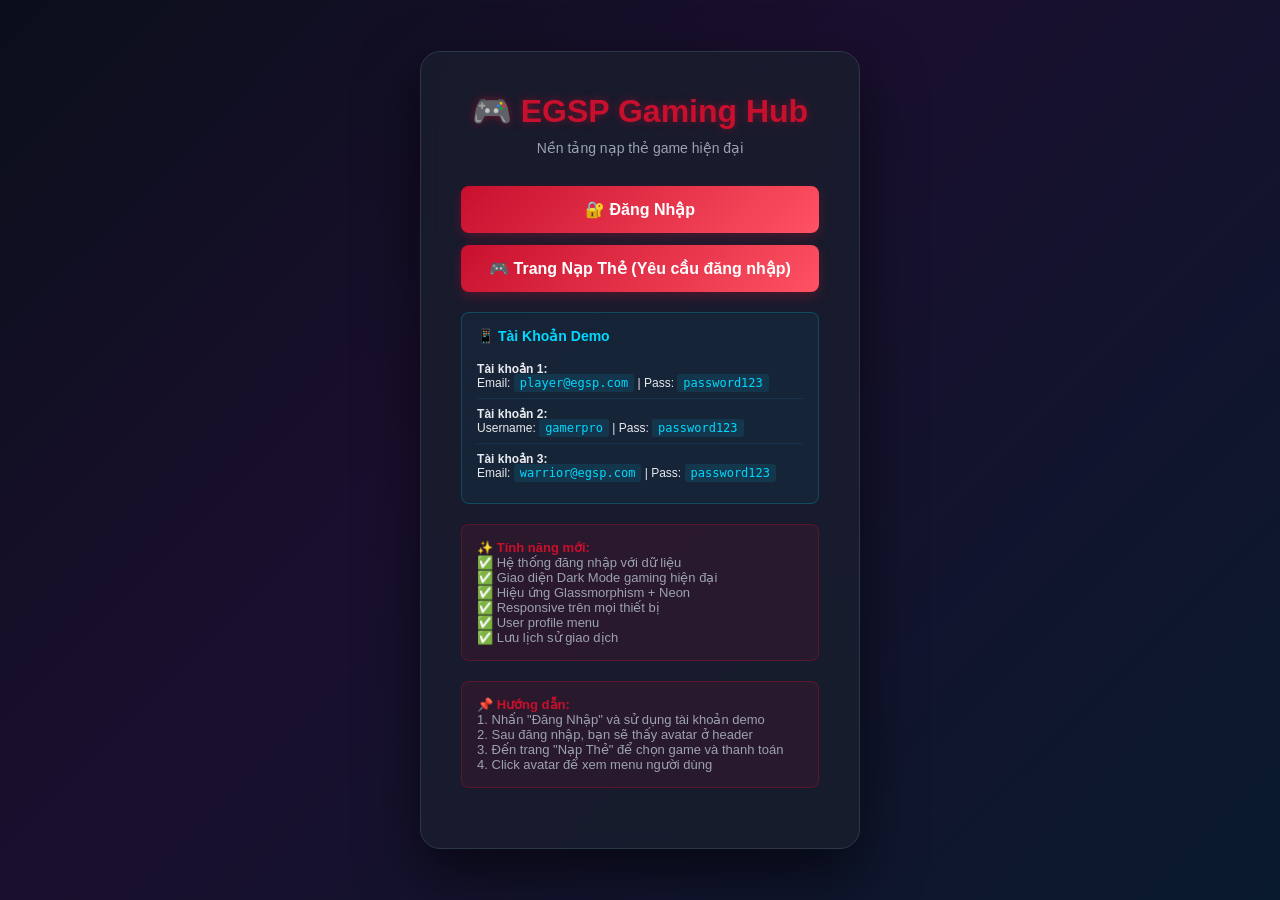
==== index.html @ 912d382e "Add files via upload" ====
<!DOCTYPE html>
<html lang="vi">
<head>
    <meta charset="UTF-8">
    <meta name="viewport" content="width=device-width, initial-scale=1.0">
    <title>EGSP - Test Server</title>
    <style>
        * { margin: 0; padding: 0; box-sizing: border-box; }
        body {
            font-family: 'Be Vietnam Pro', sans-serif;
            background: linear-gradient(135deg, #0a0e1a 0%, #1a0f2e 40%, #0a1a2e 100%);
            background-attachment: fixed;
            min-height: 100vh;
            display: flex;
            flex-direction: column;
            align-items: center;
            justify-content: center;
            color: #e8eaed;
            padding: 20px;
        }
        .container {
            max-width: 600px;
            background: rgba(26, 31, 46, 0.8);
            backdrop-filter: blur(10px);
            border: 1px solid #2d3748;
            border-radius: 20px;
            padding: 40px;
            box-shadow: 0 25px 60px rgba(0, 0, 0, 0.6);
            text-align: center;
        }
        h1 {
            color: #c8102e;
            margin-bottom: 10px;
            font-size: 32px;
            text-shadow: 0 0 10px rgba(200, 16, 46, 0.5);
        }
        .subtitle {
            color: #9ca3af;
            margin-bottom: 30px;
            font-size: 14px;
        }
        .button-group {
            display: flex;
            flex-direction: column;
            gap: 12px;
            margin-bottom: 20px;
        }
        a {
            display: inline-block;
            padding: 14px 28px;
            background: linear-gradient(135deg, #c8102e 0%, #ff5263 100%);
            color: white;
            text-decoration: none;
            border-radius: 8px;
            font-weight: 600;
            transition: all 0.3s ease;
            box-shadow: 0 4px 12px rgba(200, 16, 46, 0.3);
        }
        a:hover {
            background: linear-gradient(135deg, #ff5263 0%, #c8102e 100%);
            box-shadow: 0 6px 18px rgba(200, 16, 46, 0.5);
            transform: translateY(-2px);
        }
        .info {
            background: rgba(200, 16, 46, 0.1);
            border: 1px solid rgba(200, 16, 46, 0.3);
            border-radius: 8px;
            padding: 15px;
            margin: 20px 0;
            font-size: 13px;
            color: #9ca3af;
            text-align: left;
        }
        .info strong {
            color: #c8102e;
        }
        .accounts {
            background: rgba(0, 217, 255, 0.05);
            border: 1px solid rgba(0, 217, 255, 0.2);
            border-radius: 8px;
            padding: 15px;
            margin: 20px 0;
            text-align: left;
        }
        .accounts h3 {
            color: #00d9ff;
            margin-bottom: 10px;
            font-size: 14px;
        }
        .account-item {
            padding: 8px 0;
            border-bottom: 1px solid rgba(0, 217, 255, 0.1);
            font-size: 12px;
        }
        .account-item:last-child {
            border-bottom: none;
        }
        .account-item code {
            background: rgba(0, 217, 255, 0.1);
            padding: 2px 6px;
            border-radius: 3px;
            color: #00d9ff;
        }
    </style>
</head>
<body>
    <div class="container">
        <h1>🎮 EGSP Gaming Hub</h1>
        <p class="subtitle">Nền tảng nạp thẻ game hiện đại</p>

        <div class="button-group">
            <a href="login.html">🔐 Đăng Nhập</a>
            <a href="DoAnGame.html">🎮 Trang Nạp Thẻ (Yêu cầu đăng nhập)</a>
        </div>

        <div class="accounts">
            <h3>📱 Tài Khoản Demo</h3>
            <div class="account-item">
                <strong>Tài khoản 1:</strong><br>
                Email: <code>player@egsp.com</code> | Pass: <code>password123</code>
            </div>
            <div class="account-item">
                <strong>Tài khoản 2:</strong><br>
                Username: <code>gamerpro</code> | Pass: <code>password123</code>
            </div>
            <div class="account-item">
                <strong>Tài khoản 3:</strong><br>
                Email: <code>warrior@egsp.com</code> | Pass: <code>password123</code>
            </div>
        </div>

        <div class="info">
            <strong>✨ Tính năng mới:</strong><br>
            ✅ Hệ thống đăng nhập với dữ liệu<br>
            ✅ Giao diện Dark Mode gaming hiện đại<br>
            ✅ Hiệu ứng Glassmorphism + Neon<br>
            ✅ Responsive trên mọi thiết bị<br>
            ✅ User profile menu<br>
            ✅ Lưu lịch sử giao dịch
        </div>

        <div class="info">
            <strong>📌 Hướng dẫn:</strong><br>
            1. Nhấn "Đăng Nhập" và sử dụng tài khoản demo<br>
            2. Sau đăng nhập, bạn sẽ thấy avatar ở header<br>
            3. Đến trang "Nạp Thẻ" để chọn game và thanh toán<br>
            4. Click avatar để xem menu người dùng
        </div>
    </div>
</body>
</html>
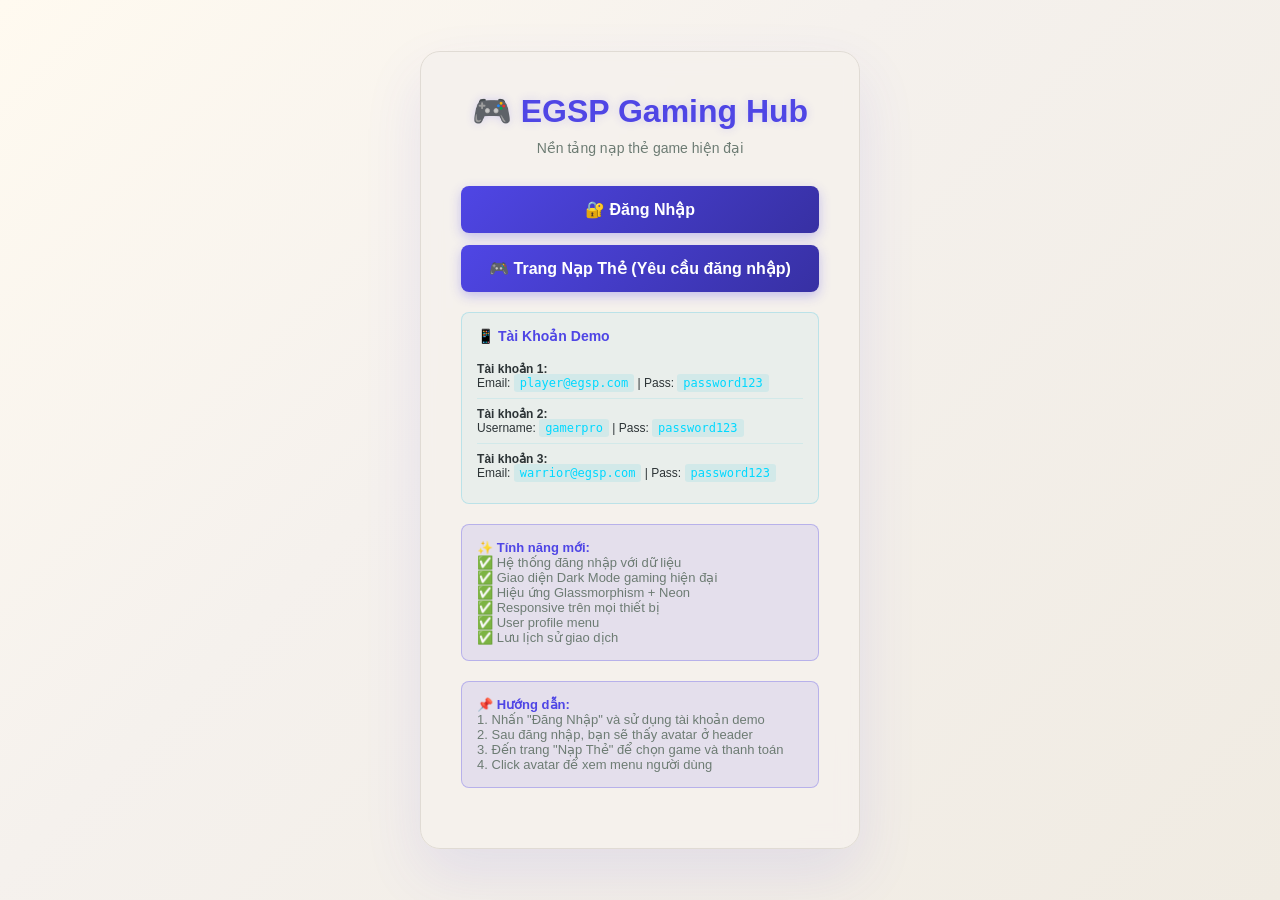
==== commit 78e0cb9e: "ver_2.0.0" ====
--- a/index.html
+++ b/index.html
@@ -8,34 +8,34 @@
         * { margin: 0; padding: 0; box-sizing: border-box; }
         body {
             font-family: 'Be Vietnam Pro', sans-serif;
-            background: linear-gradient(135deg, #0a0e1a 0%, #1a0f2e 40%, #0a1a2e 100%);
+            background: linear-gradient(135deg, #fffaf0 0%, #f5f1ed 40%, #f0ebe2 100%);
             background-attachment: fixed;
             min-height: 100vh;
             display: flex;
             flex-direction: column;
             align-items: center;
             justify-content: center;
-            color: #e8eaed;
+            color: #2d3436;
             padding: 20px;
         }
         .container {
             max-width: 600px;
-            background: rgba(26, 31, 46, 0.8);
+            background: rgba(245, 241, 237, 0.95);
             backdrop-filter: blur(10px);
-            border: 1px solid #2d3748;
+            border: 1px solid #e0dbd4;
             border-radius: 20px;
             padding: 40px;
-            box-shadow: 0 25px 60px rgba(0, 0, 0, 0.6);
+            box-shadow: 0 25px 60px rgba(79, 70, 229, 0.1);
             text-align: center;
         }
         h1 {
-            color: #c8102e;
+            color: #4f46e5;
             margin-bottom: 10px;
             font-size: 32px;
-            text-shadow: 0 0 10px rgba(200, 16, 46, 0.5);
+            text-shadow: 0 0 10px rgba(79, 70, 229, 0.2);
         }
         .subtitle {
-            color: #9ca3af;
+            color: #6d7c73;
             margin-bottom: 30px;
             font-size: 14px;
         }
@@ -48,55 +48,55 @@
         a {
             display: inline-block;
             padding: 14px 28px;
-            background: linear-gradient(135deg, #c8102e 0%, #ff5263 100%);
+            background: linear-gradient(135deg, #4f46e5 0%, #3730a3 100%);
             color: white;
             text-decoration: none;
             border-radius: 8px;
             font-weight: 600;
             transition: all 0.3s ease;
-            box-shadow: 0 4px 12px rgba(200, 16, 46, 0.3);
+            box-shadow: 0 4px 12px rgba(79, 70, 229, 0.3);
         }
         a:hover {
-            background: linear-gradient(135deg, #ff5263 0%, #c8102e 100%);
-            box-shadow: 0 6px 18px rgba(200, 16, 46, 0.5);
+            background: linear-gradient(135deg, #3730a3 0%, #4f46e5 100%);
+            box-shadow: 0 6px 18px rgba(79, 70, 229, 0.5);
             transform: translateY(-2px);
         }
         .info {
-            background: rgba(200, 16, 46, 0.1);
-            border: 1px solid rgba(200, 16, 46, 0.3);
+            background: rgba(79, 70, 229, 0.1);
+            border: 1px solid rgba(79, 70, 229, 0.3);
             border-radius: 8px;
             padding: 15px;
             margin: 20px 0;
             font-size: 13px;
-            color: #9ca3af;
+            color: #6d7c73;
             text-align: left;
         }
         .info strong {
-            color: #c8102e;
+            color: #4f46e5;
         }
         .accounts {
-            background: rgba(0, 217, 255, 0.05);
-            border: 1px solid rgba(0, 217, 255, 0.2);
+            background: rgba(6, 182, 212, 0.05);
+            border: 1px solid rgba(6, 182, 212, 0.2);
             border-radius: 8px;
             padding: 15px;
             margin: 20px 0;
             text-align: left;
         }
         .accounts h3 {
-            color: #00d9ff;
+            color: #4f46e5;
             margin-bottom: 10px;
             font-size: 14px;
         }
         .account-item {
             padding: 8px 0;
-            border-bottom: 1px solid rgba(0, 217, 255, 0.1);
+            border-bottom: 1px solid rgba(6, 182, 212, 0.1);
             font-size: 12px;
         }
         .account-item:last-child {
             border-bottom: none;
         }
         .account-item code {
-            background: rgba(0, 217, 255, 0.1);
+            background: rgba(6, 182, 212, 0.1);
             padding: 2px 6px;
             border-radius: 3px;
             color: #00d9ff;
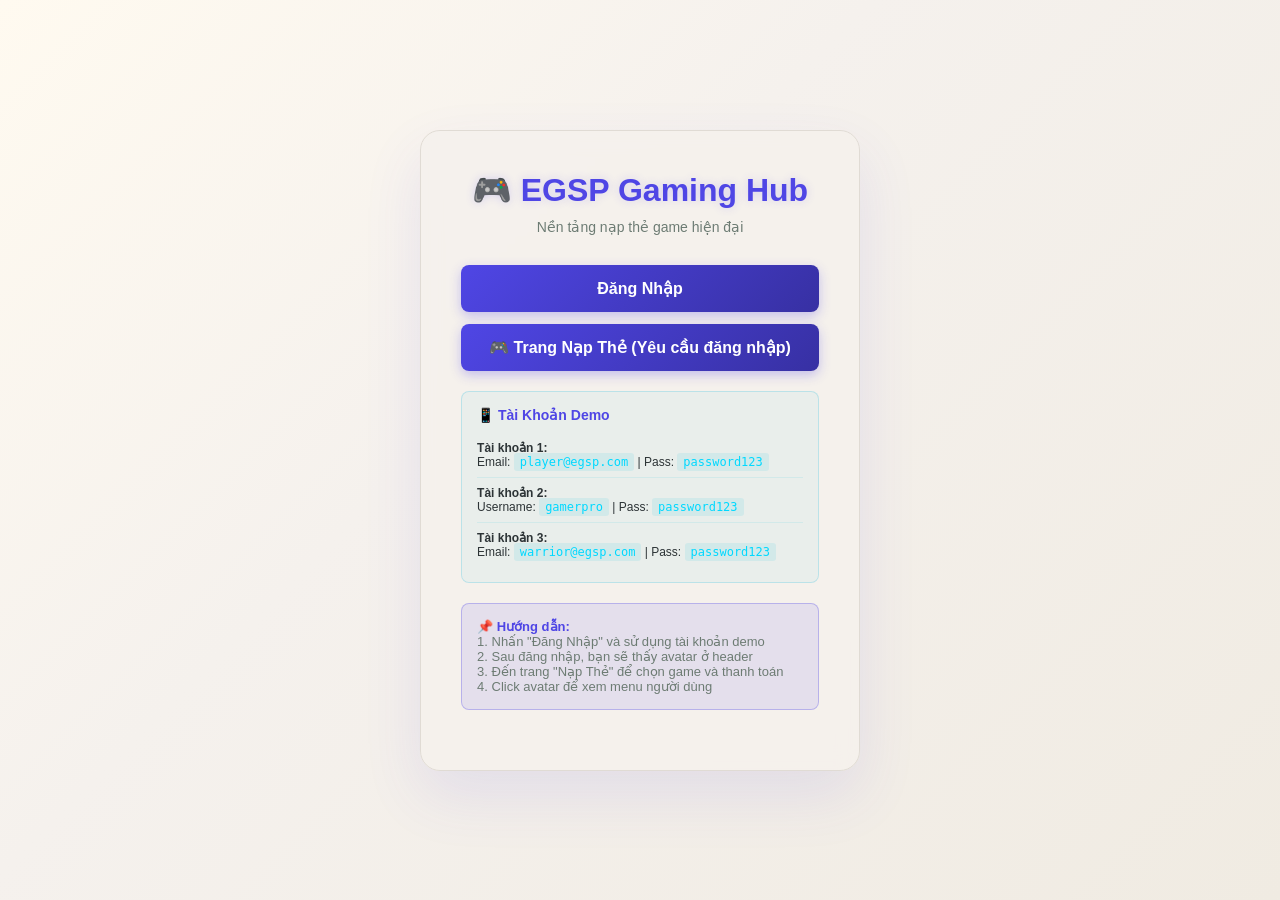
==== commit 91369483: "update2.1.2" ====
--- a/index.html
+++ b/index.html
@@ -109,7 +109,7 @@
         <p class="subtitle">Nền tảng nạp thẻ game hiện đại</p>
 
         <div class="button-group">
-            <a href="login.html">🔐 Đăng Nhập</a>
+            <a href="login.html">Đăng Nhập</a>
             <a href="DoAnGame.html">🎮 Trang Nạp Thẻ (Yêu cầu đăng nhập)</a>
         </div>
 
@@ -128,17 +128,6 @@
                 Email: <code>warrior@egsp.com</code> | Pass: <code>password123</code>
             </div>
         </div>
-
-        <div class="info">
-            <strong>✨ Tính năng mới:</strong><br>
-            ✅ Hệ thống đăng nhập với dữ liệu<br>
-            ✅ Giao diện Dark Mode gaming hiện đại<br>
-            ✅ Hiệu ứng Glassmorphism + Neon<br>
-            ✅ Responsive trên mọi thiết bị<br>
-            ✅ User profile menu<br>
-            ✅ Lưu lịch sử giao dịch
-        </div>
-
         <div class="info">
             <strong>📌 Hướng dẫn:</strong><br>
             1. Nhấn "Đăng Nhập" và sử dụng tài khoản demo<br>
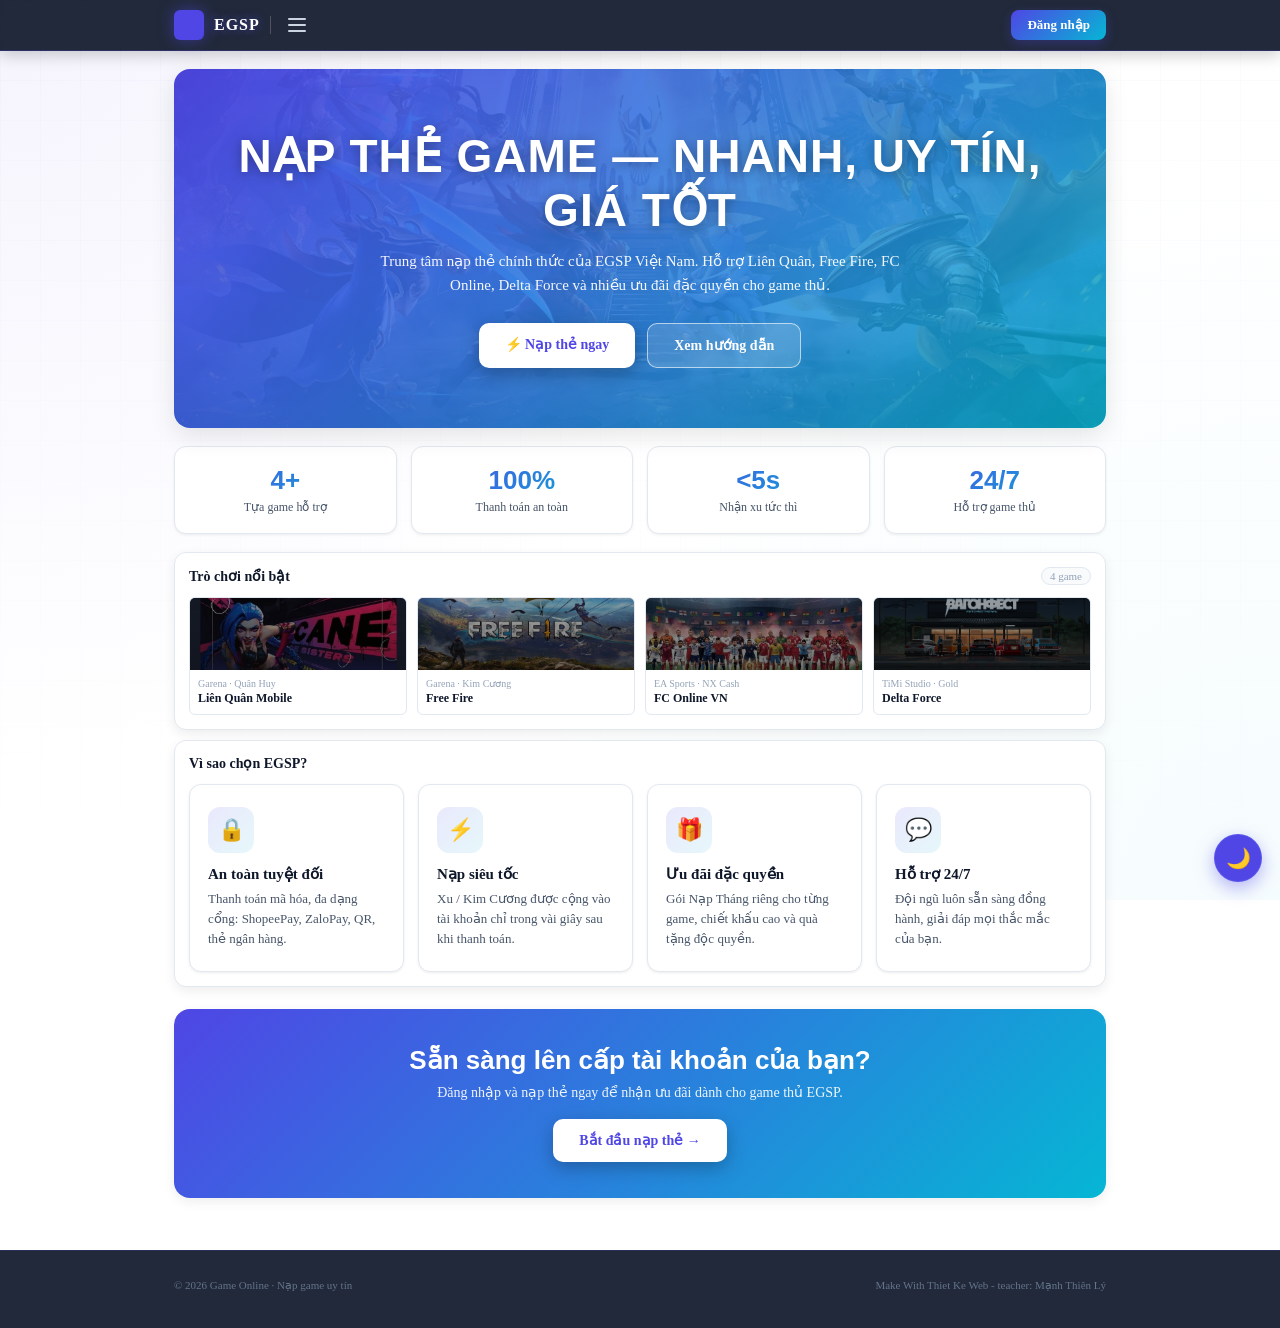
==== commit 59195c27: "update3.3.1" ====
--- a/index.html
+++ b/index.html
@@ -1,140 +1,331 @@
 <!DOCTYPE html>
 <html lang="vi">
 <head>
-    <meta charset="UTF-8">
-    <meta name="viewport" content="width=device-width, initial-scale=1.0">
-    <title>EGSP - Test Server</title>
-    <style>
-        * { margin: 0; padding: 0; box-sizing: border-box; }
-        body {
-            font-family: 'Be Vietnam Pro', sans-serif;
-            background: linear-gradient(135deg, #fffaf0 0%, #f5f1ed 40%, #f0ebe2 100%);
-            background-attachment: fixed;
-            min-height: 100vh;
-            display: flex;
-            flex-direction: column;
-            align-items: center;
-            justify-content: center;
-            color: #2d3436;
-            padding: 20px;
-        }
-        .container {
-            max-width: 600px;
-            background: rgba(245, 241, 237, 0.95);
-            backdrop-filter: blur(10px);
-            border: 1px solid #e0dbd4;
-            border-radius: 20px;
-            padding: 40px;
-            box-shadow: 0 25px 60px rgba(79, 70, 229, 0.1);
-            text-align: center;
-        }
-        h1 {
-            color: #4f46e5;
-            margin-bottom: 10px;
-            font-size: 32px;
-            text-shadow: 0 0 10px rgba(79, 70, 229, 0.2);
-        }
-        .subtitle {
-            color: #6d7c73;
-            margin-bottom: 30px;
-            font-size: 14px;
-        }
-        .button-group {
-            display: flex;
-            flex-direction: column;
-            gap: 12px;
-            margin-bottom: 20px;
-        }
-        a {
-            display: inline-block;
-            padding: 14px 28px;
-            background: linear-gradient(135deg, #4f46e5 0%, #3730a3 100%);
-            color: white;
-            text-decoration: none;
-            border-radius: 8px;
-            font-weight: 600;
-            transition: all 0.3s ease;
-            box-shadow: 0 4px 12px rgba(79, 70, 229, 0.3);
-        }
-        a:hover {
-            background: linear-gradient(135deg, #3730a3 0%, #4f46e5 100%);
-            box-shadow: 0 6px 18px rgba(79, 70, 229, 0.5);
-            transform: translateY(-2px);
-        }
-        .info {
-            background: rgba(79, 70, 229, 0.1);
-            border: 1px solid rgba(79, 70, 229, 0.3);
-            border-radius: 8px;
-            padding: 15px;
-            margin: 20px 0;
-            font-size: 13px;
-            color: #6d7c73;
-            text-align: left;
-        }
-        .info strong {
-            color: #4f46e5;
-        }
-        .accounts {
-            background: rgba(6, 182, 212, 0.05);
-            border: 1px solid rgba(6, 182, 212, 0.2);
-            border-radius: 8px;
-            padding: 15px;
-            margin: 20px 0;
-            text-align: left;
-        }
-        .accounts h3 {
-            color: #4f46e5;
-            margin-bottom: 10px;
-            font-size: 14px;
-        }
-        .account-item {
-            padding: 8px 0;
-            border-bottom: 1px solid rgba(6, 182, 212, 0.1);
-            font-size: 12px;
-        }
-        .account-item:last-child {
-            border-bottom: none;
-        }
-        .account-item code {
-            background: rgba(6, 182, 212, 0.1);
-            padding: 2px 6px;
-            border-radius: 3px;
-            color: #00d9ff;
-        }
-    </style>
+  <meta charset="UTF-8" />
+  <meta name="viewport" content="width=device-width, initial-scale=1.0" />
+  <title>EGSP Gaming Hub — Nạp thẻ game uy tín</title>
+  <link rel="preconnect" href="https://fonts.googleapis.com" />
+  <link href="https://fonts.googleapis.com/css2?family=Rajdhani:wght@500;600;700&family=Be+Vietnam+Pro:wght@300;400;500;600&display=swap" rel="stylesheet" />
+  <link rel="stylesheet" href="DoAnGame.css" />
+  <style>
+    /* ===== HOMEPAGE riêng (dùng biến CSS nên tự hỗ trợ dark mode) ===== */
+    .hp-hero {
+      position: relative;
+      margin-top: 18px;
+      border-radius: 16px;
+      overflow: hidden;
+      padding: 60px 28px;
+      text-align: center;
+      color: #fff;
+      background:
+        linear-gradient(135deg, rgba(79,70,229,.92) 0%, rgba(6,182,212,.82) 100%),
+        url('images/banner2.jpg') center/cover no-repeat;
+      box-shadow: var(--shadow-lg);
+    }
+    .hp-hero h1 {
+      font-family: 'Rajdhani', sans-serif;
+      font-size: clamp(28px, 5vw, 46px);
+      font-weight: 700;
+      letter-spacing: 1px;
+      margin-bottom: 12px;
+      text-shadow: 0 2px 12px rgba(0,0,0,.35);
+    }
+    .hp-hero p {
+      max-width: 560px;
+      margin: 0 auto 26px;
+      font-size: 15px;
+      line-height: 1.6;
+      opacity: .95;
+    }
+    .hp-cta { display: flex; gap: 12px; justify-content: center; flex-wrap: wrap; }
+    .hp-btn {
+      display: inline-block;
+      padding: 13px 26px;
+      border-radius: 10px;
+      font-weight: 700;
+      font-size: 14px;
+      text-decoration: none;
+      transition: transform .2s ease, box-shadow .2s ease;
+    }
+    .hp-btn-primary { background: #fff; color: var(--color-primary); box-shadow: 0 6px 18px rgba(0,0,0,.25); }
+    .hp-btn-ghost { background: rgba(255,255,255,.15); color: #fff; border: 1px solid rgba(255,255,255,.6); }
+    .hp-btn:hover { transform: translateY(-3px); box-shadow: 0 10px 24px rgba(0,0,0,.3); }
+
+    /* Dải thống kê niềm tin */
+    .hp-trust {
+      display: grid;
+      grid-template-columns: repeat(4, 1fr);
+      gap: 14px;
+      margin-top: 18px;
+    }
+    .hp-trust-item {
+      background: var(--bg-main);
+      border: 1px solid var(--border-normal);
+      border-radius: 12px;
+      padding: 18px 12px;
+      text-align: center;
+      box-shadow: var(--shadow-sm);
+    }
+    .hp-trust-num {
+      font-family: 'Rajdhani', sans-serif;
+      font-size: 26px;
+      font-weight: 700;
+      background: linear-gradient(135deg, var(--color-primary), var(--color-accent));
+      -webkit-background-clip: text;
+      background-clip: text;
+      -webkit-text-fill-color: transparent;
+    }
+    .hp-trust-label { font-size: 12px; color: var(--text-secondary); margin-top: 4px; }
+
+    /* Lưới tính năng */
+    .hp-features { display: grid; grid-template-columns: repeat(4, 1fr); gap: 14px; }
+    .hp-feature {
+      background: var(--bg-main);
+      border: 1px solid var(--border-normal);
+      border-radius: 12px;
+      padding: 22px 18px;
+      box-shadow: var(--shadow-sm);
+      transition: transform .25s ease, box-shadow .25s ease;
+    }
+    .hp-feature:hover { transform: translateY(-4px); box-shadow: var(--shadow-md); }
+    .hp-feature-ico {
+      width: 46px; height: 46px; border-radius: 12px;
+      display: flex; align-items: center; justify-content: center;
+      font-size: 22px; margin-bottom: 12px;
+      background: linear-gradient(135deg, rgba(79,70,229,.12), rgba(6,182,212,.1));
+    }
+    .hp-feature h3 { font-size: 15px; color: var(--text-primary); margin-bottom: 6px; }
+    .hp-feature p { font-size: 13px; color: var(--text-secondary); line-height: 1.55; }
+
+    /* Dải kêu gọi cuối */
+    .hp-cta-band {
+      margin: 22px 0;
+      border-radius: 16px;
+      padding: 36px 24px;
+      text-align: center;
+      background: linear-gradient(135deg, var(--color-primary) 0%, var(--color-accent) 100%);
+      color: #fff;
+      box-shadow: var(--shadow-md);
+    }
+    .hp-cta-band h2 { font-family: 'Rajdhani', sans-serif; font-size: 26px; margin-bottom: 8px; }
+    .hp-cta-band p { font-size: 14px; opacity: .92; margin-bottom: 18px; }
+
+    @media (max-width: 720px) {
+      .hp-trust { grid-template-columns: repeat(2, 1fr); }
+      .hp-features { grid-template-columns: repeat(2, 1fr); }
+    }
+    @media (max-width: 460px) {
+      .hp-features { grid-template-columns: 1fr; }
+    }
+  </style>
 </head>
 <body>
-    <div class="container">
-        <h1>🎮 EGSP Gaming Hub</h1>
-        <p class="subtitle">Nền tảng nạp thẻ game hiện đại</p>
-
-        <div class="button-group">
-            <a href="login.html">Đăng Nhập</a>
-            <a href="DoAnGame.html">🎮 Trang Nạp Thẻ (Yêu cầu đăng nhập)</a>
+
+<header>
+  <div class="nav-top">
+    <div class="nav-left">
+      <div class="logo-box"></div>
+      <span class="logo-text">EGSP</span>
+      <div class="nav-divider"></div>
+      <div class="hamburger" id="hamburgerBtn">
+        <span></span><span></span><span></span>
+      </div>
+      <div class="dropdown" id="navDropdown">
+        <div class="dd-section">
+          <div class="dd-label">Trò chơi</div>
+          <a class="dd-item" href="DoAnGame.html#lienquan">Liên Quân Mobile</a>
+          <a class="dd-item" href="DoAnGame.html#freefire">Free Fire</a>
+          <a class="dd-item" href="DoAnGame.html#fconline">FC Online VN</a>
+          <a class="dd-item" href="DoAnGame.html#deltaforce">Delta Force</a>
         </div>
-
-        <div class="accounts">
-            <h3>📱 Tài Khoản Demo</h3>
-            <div class="account-item">
-                <strong>Tài khoản 1:</strong><br>
-                Email: <code>player@egsp.com</code> | Pass: <code>password123</code>
-            </div>
-            <div class="account-item">
-                <strong>Tài khoản 2:</strong><br>
-                Username: <code>gamerpro</code> | Pass: <code>password123</code>
-            </div>
-            <div class="account-item">
-                <strong>Tài khoản 3:</strong><br>
-                Email: <code>warrior@egsp.com</code> | Pass: <code>password123</code>
-            </div>
+        <div class="dd-section">
+          <div class="dd-label">Tài khoản</div>
+          <a class="dd-item" id="ddLoginItem" href="login.html">Đăng nhập</a>
+          <a class="dd-item" id="ddProfileItem" href="profile.html" style="display:none">Hồ sơ của tôi</a>
+          <a class="dd-item" id="ddLogoutItem" href="javascript:logout()" style="display:none">Đăng xuất</a>
+          <a class="dd-item" href="history.html">Lịch sử giao dịch</a>
         </div>
-        <div class="info">
-            <strong>📌 Hướng dẫn:</strong><br>
-            1. Nhấn "Đăng Nhập" và sử dụng tài khoản demo<br>
-            2. Sau đăng nhập, bạn sẽ thấy avatar ở header<br>
-            3. Đến trang "Nạp Thẻ" để chọn game và thanh toán<br>
-            4. Click avatar để xem menu người dùng
+        <div class="dd-section">
+          <div class="dd-label">Hỗ trợ</div>
+          <a class="dd-item" href="topup-guide.html">Hướng dẫn nạp thẻ</a>
+          <a class="dd-item" href="topup-guide.html#faq">Câu hỏi thường gặp</a>
         </div>
-    </div>
+      </div>
+    </div>
+    <div class="nav-right">
+      <div class="avatar" id="userAvatar" title="Profile" style="display:none"></div>
+      <div id="userMenu" class="user-menu">
+        <div class="user-info">
+          <div class="user-name" id="userName">Chiến Binh</div>
+          <div class="user-level" id="userLevel">Lv. 0</div>
+        </div>
+        <hr>
+        <a href="profile.html" class="menu-item">👤 Hồ sơ của tôi</a>
+        <a href="DoAnGame.html" class="menu-item">Nạp thẻ game</a>
+        <a href="history.html" class="menu-item">Lịch sử nạp thẻ</a>
+        <hr>
+        <a href="javascript:logout()" class="menu-item logout">🚪 Đăng xuất</a>
+      </div>
+      <a href="login.html" class="btn-login" id="loginBtn">Đăng nhập</a>
+    </div>
+  </div>
+</header>
+
+<main class="container">
+
+  <!-- HERO -->
+  <section class="hp-hero">
+    <h1>NẠP THẺ GAME — NHANH, UY TÍN, GIÁ TỐT</h1>
+    <p>Trung tâm nạp thẻ chính thức của EGSP Việt Nam. Hỗ trợ Liên Quân, Free Fire, FC Online, Delta Force và nhiều ưu đãi đặc quyền cho game thủ.</p>
+    <div class="hp-cta">
+      <a href="DoAnGame.html" class="hp-btn hp-btn-primary">⚡ Nạp thẻ ngay</a>
+      <a href="topup-guide.html" class="hp-btn hp-btn-ghost">Xem hướng dẫn</a>
+    </div>
+  </section>
+
+  <!-- TRUST STATS -->
+  <div class="hp-trust">
+    <div class="hp-trust-item"><div class="hp-trust-num">4+</div><div class="hp-trust-label">Tựa game hỗ trợ</div></div>
+    <div class="hp-trust-item"><div class="hp-trust-num">100%</div><div class="hp-trust-label">Thanh toán an toàn</div></div>
+    <div class="hp-trust-item"><div class="hp-trust-num">&lt;5s</div><div class="hp-trust-label">Nhận xu tức thì</div></div>
+    <div class="hp-trust-item"><div class="hp-trust-num">24/7</div><div class="hp-trust-label">Hỗ trợ game thủ</div></div>
+  </div>
+
+  <!-- FEATURED GAMES -->
+  <div class="card" style="margin-top:18px">
+    <div class="card-title">Trò chơi nổi bật <span class="game-count">4 game</span></div>
+    <div class="other-grid">
+      <div class="other-card">
+        <a href="DoAnGame.html#lienquan">
+          <div class="other-img" style="background-image:linear-gradient(rgba(0,0,0,0.35),rgba(0,0,0,0.55)),url('images/BNLienquan.jpg');background-size:cover;background-position:center;"></div>
+          <div class="other-info"><div class="other-sub">Garena · Quân Huy</div><div class="other-name">Liên Quân Mobile</div></div>
+        </a>
+      </div>
+      <div class="other-card">
+        <a href="DoAnGame.html#freefire">
+          <div class="other-img" style="background-image:linear-gradient(rgba(0,0,0,0.35),rgba(0,0,0,0.55)),url('images/BNFreefire.jpg');background-size:cover;background-position:center;"></div>
+          <div class="other-info"><div class="other-sub">Garena · Kim Cương</div><div class="other-name">Free Fire</div></div>
+        </a>
+      </div>
+      <div class="other-card">
+        <a href="DoAnGame.html#fconline">
+          <div class="other-img" style="background-image:linear-gradient(rgba(0,0,0,0.35),rgba(0,0,0,0.55)),url('images/BNFconl.jpg');background-size:cover;background-position:center;"></div>
+          <div class="other-info"><div class="other-sub">EA Sports · NX Cash</div><div class="other-name">FC Online VN</div></div>
+        </a>
+      </div>
+      <div class="other-card">
+        <a href="DoAnGame.html#deltaforce">
+          <div class="other-img" style="background-image:linear-gradient(rgba(0,0,0,0.35),rgba(0,0,0,0.55)),url('images/BNDeltaforce.jpg');background-size:cover;background-position:center;"></div>
+          <div class="other-info"><div class="other-sub">TiMi Studio · Gold</div><div class="other-name">Delta Force</div></div>
+        </a>
+      </div>
+    </div>
+  </div>
+
+  <!-- WHY US -->
+  <div class="card">
+    <div class="card-title">Vì sao chọn EGSP?</div>
+    <div class="hp-features">
+      <div class="hp-feature">
+        <div class="hp-feature-ico">🔒</div>
+        <h3>An toàn tuyệt đối</h3>
+        <p>Thanh toán mã hóa, đa dạng cổng: ShopeePay, ZaloPay, QR, thẻ ngân hàng.</p>
+      </div>
+      <div class="hp-feature">
+        <div class="hp-feature-ico">⚡</div>
+        <h3>Nạp siêu tốc</h3>
+        <p>Xu / Kim Cương được cộng vào tài khoản chỉ trong vài giây sau khi thanh toán.</p>
+      </div>
+      <div class="hp-feature">
+        <div class="hp-feature-ico">🎁</div>
+        <h3>Ưu đãi đặc quyền</h3>
+        <p>Gói Nạp Tháng riêng cho từng game, chiết khấu cao và quà tặng độc quyền.</p>
+      </div>
+      <div class="hp-feature">
+        <div class="hp-feature-ico">💬</div>
+        <h3>Hỗ trợ 24/7</h3>
+        <p>Đội ngũ luôn sẵn sàng đồng hành, giải đáp mọi thắc mắc của bạn.</p>
+      </div>
+    </div>
+  </div>
+
+  <!-- CTA BAND -->
+  <div class="hp-cta-band">
+    <h2>Sẵn sàng lên cấp tài khoản của bạn?</h2>
+    <p>Đăng nhập và nạp thẻ ngay để nhận ưu đãi dành cho game thủ EGSP.</p>
+    <a href="DoAnGame.html" class="hp-btn hp-btn-primary">Bắt đầu nạp thẻ →</a>
+  </div>
+
+</main>
+
+<footer>
+  <div class="container">
+    <div class="footer-bottom">
+      <span>© 2026 Game Online · Nạp game uy tín</span>
+      <span>Make With Thiet Ke Web - teacher: Mạnh Thiên Lý</span>
+    </div>
+  </div>
+</footer>
+
+<script src="theme.js"></script>
+<script src="auth.js"></script>
+<script>
+document.addEventListener('DOMContentLoaded', function () {
+  const user = getCurrentUser();
+  const loggedIn = isUserLoggedIn();
+
+  const loginBtn = document.getElementById('loginBtn');
+  const avatar = document.getElementById('userAvatar');
+  const menu = document.getElementById('userMenu');
+
+  if (user && loggedIn) {
+    if (loginBtn) loginBtn.style.display = 'none';
+    if (avatar) {
+      avatar.style.display = 'flex';
+      avatar.textContent = (user.displayName || 'U').charAt(0).toUpperCase();
+    }
+    document.getElementById('userName').textContent = user.displayName;
+    document.getElementById('userLevel').textContent = 'Lv. ' + user.level;
+    document.getElementById('ddLoginItem').style.display = 'none';
+    document.getElementById('ddProfileItem').style.display = 'block';
+    document.getElementById('ddLogoutItem').style.display = 'block';
+  } else {
+    if (avatar) avatar.style.display = 'none';
+    if (menu) menu.style.display = 'none';
+    if (loginBtn) loginBtn.style.display = 'inline-block';
+  }
+
+  // Menu avatar
+  if (avatar && menu) {
+    avatar.addEventListener('click', e => {
+      e.stopPropagation();
+      const open = menu.style.display === 'block';
+      menu.style.display = open ? 'none' : 'block';
+      menu.style.opacity = open ? '0' : '1';
+      menu.style.visibility = open ? 'hidden' : 'visible';
+      if (!open) {
+        const r = avatar.getBoundingClientRect();
+        menu.style.top = (r.bottom + 8) + 'px';
+        menu.style.right = (window.innerWidth - r.right) + 'px';
+      }
+    });
+    document.addEventListener('click', e => {
+      if (!menu.contains(e.target) && !avatar.contains(e.target)) {
+        menu.style.display = 'none';
+        menu.style.opacity = '0';
+        menu.style.visibility = 'hidden';
+      }
+    });
+  }
+
+  // Hamburger
+  const hbtn = document.getElementById('hamburgerBtn');
+  const navLeft = document.querySelector('.nav-left');
+  if (hbtn && navLeft) {
+    hbtn.addEventListener('click', e => { e.stopPropagation(); navLeft.classList.toggle('menu-open'); });
+    document.addEventListener('click', e => { if (!navLeft.contains(e.target)) navLeft.classList.remove('menu-open'); });
+  }
+});
+</script>
 </body>
 </html>
--- a/DoAnGame.css
+++ b/DoAnGame.css
@@ -0,0 +1,1855 @@
+* {
+    box-sizing: border-box;
+    margin: 0;
+    padding: 0;
+}
+
+:root {
+    --bg-main: #ffffff;
+    --bg-surface: #f8fafc;
+    --bg-input: #f1f5f9;
+    --color-primary: #4f46e5;
+    --color-accent: #06b6d4;
+    --text-primary: #0f172a;
+    --text-secondary: #475569;
+    --text-muted: #94a3b8;
+    --text-light: #ffffff;
+    --border-normal: #e2e8f0;
+    --border-focus: #4f46e5;
+    --color-error: #ef4444;
+    --color-success: #22c55e;
+    --primary-glow: rgba(79, 70, 229, 0.15);
+    --shadow-sm: 0 1px 3px rgba(0,0,0,0.07);
+    --shadow-md: 0 4px 12px rgba(0,0,0,0.07);
+    --shadow-lg: 0 8px 24px rgba(0,0,0,0.1);
+    --border-dark: #e2e8f0;
+}
+
+body {
+    background: linear-gradient(135deg, #ffffff 0%, #f8fafc 50%, #f1f5f9 100%);
+    background-attachment: fixed;
+    background-color: var(--bg-main);
+    background-image:
+        radial-gradient(circle at 0% 0%, rgba(79, 70, 229, 0.06) 0px, transparent 50%),
+        radial-gradient(circle at 100% 100%, rgba(6, 182, 212, 0.04) 0px, transparent 50%);
+    margin: auto;
+    min-height: 100vh;
+    color: var(--text-primary);
+}
+
+body::before {
+    content: '';
+    position: fixed;
+    inset: 0;
+    background-image:
+        linear-gradient(rgba(79, 70, 229, 0.02) 1px, transparent 1px),
+        linear-gradient(90deg, rgba(79, 70, 229, 0.02) 1px, transparent 1px);
+    background-size: 40px 40px;
+    -webkit-mask-image: linear-gradient(to bottom, black, transparent);
+    mask-image: linear-gradient(to bottom, black, transparent);
+    pointer-events: none;
+    z-index: -1;
+}
+
+a {
+    cursor: pointer;
+}
+
+.container {
+    max-width: 960px;
+    margin: 0 auto;
+    padding: 0 14px 20px;
+}
+
+/* ===== HEADER ===== */
+header {
+    background: rgba(15, 23, 42, 0.92);
+    backdrop-filter: blur(10px);
+    border-bottom: 1px solid rgba(79, 70, 229, 0.25);
+    position: sticky;
+    top: 0;
+    z-index: 100;
+    box-shadow: 0 4px 15px rgba(0, 0, 0, 0.2);
+}
+
+.nav-top {
+    max-width: 960px;
+    margin: 0 auto;
+    padding: 10px 14px;
+    display: flex;
+    align-items: center;
+    justify-content: space-between;
+}
+
+.nav-left {
+    display: flex;
+    align-items: center;
+    gap: 10px;
+    position: relative;
+}
+
+.logo-box {
+    width: 30px;
+    height: 30px;
+    border-radius: 6px;
+    background: var(--color-primary);
+    box-shadow: 0 0 15px rgba(79, 70, 229, 0.5);
+}
+
+    .logo-box.small {
+        width: 24px;
+        height: 24px;
+    }
+
+.logo-text {
+    font-size: 16px;
+    font-weight: bold;
+    color: #fff;
+    text-shadow: 0 0 10px rgba(79, 70, 229, 0.6);
+    letter-spacing: 1px;
+}
+
+.nav-divider {
+    width: 1px;
+    height: 18px;
+    background: rgba(255,255,255,0.2);
+}
+
+.nav-subtitle {
+    font-size: 12px;
+    color: #94a3b8;
+}
+
+/* Menu */
+.hamburger {
+    display: flex;
+    flex-direction: column;
+    gap: 4px;
+    padding: 5px;
+    margin-left: 2px;
+}
+
+    .hamburger span {
+        display: block;
+        width: 18px;
+        height: 2px;
+        background: #cbd5e1;
+        border-radius: 2px;
+    }
+
+    .hamburger:hover span {
+        background: #fff;
+    }
+
+.dropdown {
+    display: none;
+    position: absolute;
+    top: calc(100% + 8px);
+    left: 0;
+    background: var(--bg-main);
+    border: 1px solid var(--border-normal);
+    border-radius: 8px;
+    width: 210px;
+    box-shadow: var(--shadow-lg);
+    z-index: 200;
+}
+
+#navDropdown.dropdown {
+    display: block;
+    position: absolute;
+    top: 100%;
+    left: 0;
+    opacity: 0;
+    visibility: hidden;
+    transform: translateY(15px);
+    transition: all 0.3s ease-in-out;
+    z-index: 999;
+    min-width: 200px;
+    background-color: #fff;
+    box-shadow: var(--shadow-lg);
+}
+
+.nav-left:hover #navDropdown.dropdown {
+    opacity: 1;
+    visibility: visible;
+    transform: translateY(0);
+}
+
+.dropdown.open {
+    display: block;
+}
+
+.dd-section {
+    padding: 6px 0;
+    border-bottom: 1px solid #f1f5f9;
+}
+
+    .dd-section:last-child {
+        border-bottom: none;
+    }
+
+.dd-label {
+    font-size: 10px;
+    color: var(--text-muted);
+    text-transform: uppercase;
+    letter-spacing: 0.5px;
+    padding: 4px 14px 2px;
+}
+
+.dd-item {
+    display: block;
+    padding: 7px 14px;
+    font-size: 13px;
+    color: var(--text-secondary);
+    text-decoration: none;
+    cursor: pointer;
+}
+
+    .dd-item:hover {
+        background: #f8fafc;
+        color: var(--color-primary);
+    }
+
+
+.nav-right {
+    display: flex;
+    align-items: center;
+    gap: 10px;
+}
+
+.avatar {
+    width: 36px;
+    height: 36px;
+    border-radius: 50%;
+    background: linear-gradient(135deg, var(--color-primary) 0%, var(--color-accent) 100%);
+    border: 2px solid rgba(79, 70, 229, 0.6);
+    cursor: pointer;
+    display: flex;
+    align-items: center;
+    justify-content: center;
+    font-size: 15px;
+    font-weight: 700;
+    color: white;
+    position: relative;
+    transition: all 0.3s ease;
+    box-shadow: 0 0 12px rgba(79, 70, 229, 0.4);
+}
+
+.avatar:hover {
+    box-shadow: 0 0 20px rgba(79, 70, 229, 0.6);
+    transform: scale(1.05);
+}
+
+.user-menu {
+    position: fixed;
+    top: auto;
+    right: 20px;
+    bottom: auto;
+    background: var(--bg-main);
+    border: 1px solid var(--border-normal);
+    border-radius: 12px;
+    width: 230px;
+    box-shadow: var(--shadow-lg);
+    opacity: 0;
+    visibility: hidden;
+    transform: translateY(-10px);
+    transition: all 0.3s ease;
+    z-index: 1000;
+    display: none;
+    max-height: 90vh;
+    overflow-y: auto;
+}
+
+.user-info {
+    padding: 14px 16px;
+    background: linear-gradient(135deg, rgba(79, 70, 229, 0.06) 0%, rgba(6, 182, 212, 0.04) 100%);
+    border-radius: 12px 12px 0 0;
+}
+
+.user-name {
+    color: var(--text-primary);
+    font-weight: 700;
+    font-size: 14px;
+}
+
+.user-level {
+    color: var(--color-primary);
+    font-size: 12px;
+    margin-top: 2px;
+    font-weight: 600;
+}
+
+.menu-item {
+    display: block;
+    padding: 9px 16px;
+    color: var(--text-secondary);
+    text-decoration: none;
+    font-size: 13px;
+    transition: all 0.2s;
+    cursor: pointer;
+}
+
+    .menu-item:hover {
+        color: var(--color-primary);
+        background: rgba(79, 70, 229, 0.06);
+        padding-left: 20px;
+    }
+
+    .menu-item.logout {
+        color: var(--color-error);
+    }
+
+    .menu-item.logout:hover {
+        background: rgba(239, 68, 68, 0.06);
+        color: #dc2626;
+    }
+
+.btn-login {
+    padding: 7px 16px;
+    background: linear-gradient(135deg, var(--color-primary) 0%, var(--color-accent) 100%);
+    color: #fff;
+    border: none;
+    border-radius: 8px;
+    font-size: 13px;
+    font-weight: 600;
+    cursor: pointer;
+    transition: all 0.3s ease;
+    box-shadow: 0 4px 12px rgba(79, 70, 229, 0.3);
+}
+
+    .btn-login:hover {
+        box-shadow: 0 6px 18px rgba(79, 70, 229, 0.5);
+        transform: translateY(-2px);
+    }
+
+/* ===== BANNER CAROUSEL ===== */
+.carousel-img {
+    height: 400px;
+    object-fit: cover;
+    filter: brightness(0.7);
+}
+
+.overlay-gradient {
+    position: absolute;
+    top: 0;
+    left: 0;
+    width: 100%;
+    height: 100%;
+    background: linear-gradient(180deg, rgba(0, 0, 0, 0.1) 0%, rgba(15, 23, 42, 0.75) 100%);
+    z-index: 1;
+}
+
+.carousel-caption.banner-huit {
+    z-index: 2;
+    bottom: 10%;
+    left: 5%;
+    right: 5%;
+    background: rgba(255, 255, 255, 0.95);
+    border: 1px solid var(--border-normal);
+    border-radius: 12px;
+    padding: 20px 25px;
+    box-shadow: var(--shadow-lg);
+    display: flex;
+    align-items: center;
+    justify-content: space-between;
+    text-align: left;
+}
+
+.banner-info {
+    flex: 1;
+}
+
+.banner-title {
+    color: var(--color-primary);
+    font-weight: bold;
+    font-size: 1.6rem;
+    margin: 0 0 4px 0;
+}
+
+.banner-sub {
+    color: var(--text-secondary);
+    font-size: 1rem;
+    margin: 0;
+    opacity: 0.9;
+}
+
+.banner-logo {
+    display: flex;
+    align-items: center;
+    gap: 12px;
+    margin-top: 0;
+    border-left: 1px solid var(--border-normal);
+    padding-left: 20px;
+}
+
+.huit-box {
+    background: var(--color-primary);
+    color: #fff;
+    padding: 4px 10px;
+    font-weight: bold;
+    border-radius: 4px;
+    font-size: 12px;
+}
+
+.huit-name {
+    color: var(--text-secondary);
+    font-size: 13px;
+    font-weight: 500;
+}
+
+.huit-link-btn {
+    color: #fff;
+    background-color: var(--text-primary);
+    padding: 6px 16px;
+    border-radius: 6px;
+    text-decoration: none;
+    font-size: 13px;
+    font-weight: 600;
+    transition: all 0.2s ease;
+    white-space: nowrap;
+}
+
+    .huit-link-btn:hover {
+        background-color: var(--color-primary);
+        color: #ffffff;
+        transform: translateY(-1px);
+    }
+
+.carousel-indicators [data-bs-target] {
+    width: 10px;
+    height: 10px;
+    border-radius: 50%;
+    background-color: #cbd5e1;
+}
+
+.carousel-indicators .active {
+    background-color: var(--color-primary);
+}
+
+
+/* ===== CARD ===== */
+.card {
+    background: var(--bg-main);
+    border: 1px solid var(--border-normal);
+    border-radius: 12px;
+    padding: 14px;
+    margin-bottom: 10px;
+    box-shadow: var(--shadow-md);
+}
+
+.card-title {
+    font-size: 14px;
+    font-weight: bold;
+    margin-bottom: 12px;
+    display: flex;
+    align-items: center;
+    gap: 6px;
+    color: var(--text-primary);
+}
+
+.step {
+    display: inline-flex;
+    align-items: center;
+    justify-content: center;
+    width: 22px;
+    height: 22px;
+    border-radius: 50%;
+    background: linear-gradient(135deg, var(--color-primary) 0%, var(--color-accent) 100%);
+    color: #fff;
+    font-size: 11px;
+    font-weight: 700;
+    flex-shrink: 0;
+    box-shadow: 0 2px 8px rgba(79, 70, 229, 0.3);
+}
+
+/* ===== GAME LIST ===== */
+.game-list {
+    display: flex;
+    gap: 10px;
+    overflow-x: auto;
+    padding-bottom: 4px;
+}
+
+.game-item {
+    display: flex;
+    flex-direction: column;
+    align-items: center;
+    gap: 5px;
+    min-width: 60px;
+    cursor: pointer;
+    transition: all 0.2s ease;
+}
+
+.game-icon {
+    width: 50px;
+    height: 50px;
+    border-radius: 10px;
+    background: var(--bg-surface);
+    border: 2px solid var(--border-normal);
+    overflow: hidden;
+    display: flex;
+    align-items: center;
+    justify-content: center;
+    transition: all 0.2s ease;
+}
+
+    .game-icon img {
+        width: 100%;
+        height: 100%;
+        object-fit: cover;
+    }
+
+.game-item span {
+    font-size: 10px;
+    color: var(--text-muted);
+    text-align: center;
+    line-height: 1.3;
+    transition: color 0.2s;
+}
+
+.game-item.active .game-icon {
+    border-color: var(--color-primary);
+    box-shadow: 0 0 12px rgba(79, 70, 229, 0.25);
+}
+
+.game-item.active span {
+    color: var(--color-primary);
+    font-weight: bold;
+}
+
+.game-item:hover {
+    transform: translateY(-3px);
+}
+
+    .game-item:hover .game-icon {
+        border-color: var(--color-primary);
+        box-shadow: 0 0 12px rgba(79, 70, 229, 0.2);
+    }
+
+    .game-item:hover span {
+        color: var(--color-primary);
+    }
+
+/* ===== SELECTED BANNER ===== */
+.sel-banner {
+    display: flex;
+    align-items: center;
+    justify-content: center;
+    gap: 12px;
+    padding: 20px 14px;
+    margin-bottom: 10px;
+    border: 1px solid var(--border-normal);
+    border-radius: 8px;
+    background-color: rgba(79, 70, 229, 0.04);
+    background-image: linear-gradient(rgba(0,0,0,0.45), rgba(0,0,0,0.45)), var(--bg-image);
+    background-size: cover;
+    background-position: center;
+    background-repeat: no-repeat;
+    height: 100px;
+}
+
+.sel-icon {
+    width: 50px;
+    height: 50px;
+    border-radius: 8px;
+    background: var(--bg-surface);
+    border: 1px solid var(--border-normal);
+    flex-shrink: 0;
+    overflow: hidden;
+}
+
+    .sel-icon img {
+        width: 100%;
+        height: 100%;
+        object-fit: cover;
+    }
+
+.sel-name {
+    font-size: 14px;
+    font-weight: bold;
+    color: #ffffff;
+    text-shadow: 0 1px 4px rgba(0,0,0,0.7);
+}
+
+.sel-badge {
+    display: inline-block;
+    background: rgba(34, 197, 94, 0.2);
+    color: #16a34a;
+    font-size: 11px;
+    padding: 2px 8px;
+    border-radius: 99px;
+    margin-top: 3px;
+}
+
+.sel-link {
+    margin-left: auto;
+    font-size: 12px;
+    color: #fff;
+    text-decoration: underline;
+    white-space: nowrap;
+    transition: color 0.2s;
+    text-shadow: 0 1px 3px rgba(0,0,0,0.6);
+}
+
+    .sel-link:hover {
+        color: var(--color-accent);
+    }
+
+/* ===== BODY LAYOUT ===== */
+.body-layout {
+    display: flex;
+    gap: 10px;
+    align-items: flex-start;
+}
+
+.left-col {
+    flex: 1;
+    min-width: 0;
+}
+
+.right-col {
+    width: 270px;
+    flex-shrink: 0;
+    position: sticky;
+    top: 72px;
+}
+
+/* ===== LOGIN / STEP 1 ===== */
+.input-row {
+    display: flex;
+    gap: 8px;
+    margin-bottom: 10px;
+}
+
+    .input-row input {
+        flex: 1;
+        height: 38px;
+        border: 1px solid var(--border-normal);
+        border-radius: 6px;
+        padding: 0 10px;
+        font-size: 13px;
+        background: var(--bg-surface);
+        color: var(--text-primary);
+        transition: all 0.2s ease;
+    }
+
+    .input-row input::placeholder {
+        color: var(--text-muted);
+    }
+
+    .input-row input:focus {
+        outline: none;
+        border-color: var(--color-primary);
+        background: var(--bg-main);
+        box-shadow: 0 0 0 3px rgba(79, 70, 229, 0.1);
+    }
+
+.btn-red {
+    height: 38px;
+    padding: 0 16px;
+    background: linear-gradient(135deg, var(--color-primary) 0%, var(--color-accent) 100%);
+    color: #fff;
+    border: none;
+    border-radius: 6px;
+    font-size: 13px;
+    font-weight: 600;
+    cursor: pointer;
+    white-space: nowrap;
+    transition: all 0.3s ease;
+    box-shadow: 0 4px 12px rgba(79, 70, 229, 0.3);
+}
+
+    .btn-red:hover {
+        box-shadow: 0 6px 18px rgba(79, 70, 229, 0.45);
+        transform: translateY(-2px);
+    }
+
+    .btn-red:active {
+        transform: translateY(0);
+    }
+
+.social-row {
+    display: flex;
+    align-items: center;
+    gap: 8px;
+    font-size: 12px;
+    color: var(--text-secondary);
+}
+
+.social-btn {
+    width: 30px;
+    height: 30px;
+    border-radius: 50%;
+    border: 1px solid var(--border-normal);
+    background: var(--bg-surface);
+    font-size: 11px;
+    cursor: pointer;
+    color: var(--color-primary);
+    font-weight: bold;
+    display: inline-flex;
+    align-items: center;
+    justify-content: center;
+    line-height: normal;
+    padding: 0;
+    transition: all 0.2s ease;
+}
+
+    .social-btn:hover {
+        border-color: var(--color-primary);
+        background: rgba(79, 70, 229, 0.08);
+        transform: translateY(-2px);
+    }
+
+/* Logged-in user display inside Step 1 */
+.logged-user-info {
+    display: flex;
+    align-items: center;
+    gap: 12px;
+    padding: 12px 14px;
+    background: linear-gradient(135deg, rgba(79, 70, 229, 0.06) 0%, rgba(6, 182, 212, 0.04) 100%);
+    border: 1px solid rgba(79, 70, 229, 0.2);
+    border-radius: 10px;
+}
+
+.logged-user-avatar {
+    width: 42px;
+    height: 42px;
+    border-radius: 50%;
+    background: linear-gradient(135deg, var(--color-primary) 0%, var(--color-accent) 100%);
+    display: flex;
+    align-items: center;
+    justify-content: center;
+    color: white;
+    font-weight: 700;
+    font-size: 17px;
+    flex-shrink: 0;
+}
+
+.logged-user-details {
+    flex: 1;
+}
+
+.logged-user-name {
+    font-weight: 700;
+    font-size: 14px;
+    color: var(--text-primary);
+}
+
+.logged-user-level {
+    font-size: 12px;
+    color: var(--color-primary);
+    font-weight: 600;
+    margin-top: 1px;
+}
+
+.logged-user-status {
+    display: inline-flex;
+    align-items: center;
+    gap: 4px;
+    background: rgba(34, 197, 94, 0.12);
+    color: #16a34a;
+    font-size: 11px;
+    padding: 3px 8px;
+    border-radius: 99px;
+    font-weight: 600;
+    margin-left: auto;
+}
+
+/* ===== TABS ===== */
+.tab-row {
+    display: flex;
+    gap: 8px;
+    margin-bottom: 12px;
+}
+
+.tab {
+    padding: 5px 14px;
+    border-radius: 99px;
+    border: 1px solid var(--border-normal);
+    background: var(--bg-surface);
+    font-size: 13px;
+    color: var(--text-secondary);
+    cursor: pointer;
+    transition: all 0.2s ease;
+}
+
+    .tab:hover {
+        border-color: var(--color-primary);
+        color: var(--color-primary);
+    }
+
+    .tab.active {
+        border-color: var(--color-primary);
+        color: var(--color-primary);
+        background: rgba(79, 70, 229, 0.08);
+        font-weight: 600;
+        box-shadow: 0 2px 8px rgba(79, 70, 229, 0.15);
+    }
+
+/* ===== GAME COUNT BADGE ===== */
+.game-count {
+    margin-left: auto;
+    font-size: 11px;
+    font-weight: 500;
+    color: var(--text-muted);
+    background: var(--bg-surface);
+    border: 1px solid var(--border-normal);
+    padding: 2px 8px;
+    border-radius: 99px;
+}
+
+/* ===== SEL BANNER EXTRAS ===== */
+.sel-text-group { flex: 1; }
+.sel-meta { display: flex; align-items: center; gap: 8px; margin-top: 4px; }
+.sel-currency {
+    display: inline-block;
+    font-size: 10px;
+    font-weight: 700;
+    color: #fff;
+    background: rgba(79,70,229,0.7);
+    padding: 1px 7px;
+    border-radius: 99px;
+    letter-spacing: 0.4px;
+}
+
+/* ===== AMOUNT GRID ===== */
+.amount-grid {
+    display: grid;
+    grid-template-columns: repeat(3, 1fr);
+    gap: 8px;
+}
+
+.amount-card {
+    border: 2px solid var(--border-normal);
+    border-radius: 8px;
+    padding: 10px;
+    background: var(--bg-surface);
+    cursor: pointer;
+    transition: all 0.3s ease;
+}
+
+    .amount-card:hover {
+        border-color: var(--color-primary);
+        background: rgba(79, 70, 229, 0.04);
+        transform: translateY(-2px);
+        box-shadow: var(--shadow-sm);
+    }
+
+    .amount-card.selected {
+        border: 2px solid var(--color-primary);
+        background: rgba(79, 70, 229, 0.08);
+        box-shadow: 0 0 0 3px rgba(79, 70, 229, 0.15);
+    }
+
+.amount-vnd {
+    font-size: 13px;
+    font-weight: bold;
+    color: var(--text-primary);
+}
+
+.amount-gem {
+    font-size: 11px;
+    color: var(--text-secondary);
+    margin-top: 3px;
+}
+
+.amount-bonus {
+    font-size: 10px;
+    font-weight: 700;
+    color: #16a34a;
+    margin-top: 3px;
+}
+
+.amount-badge {
+    display: inline-block;
+    font-size: 9px;
+    font-weight: 700;
+    text-transform: uppercase;
+    letter-spacing: 0.4px;
+    padding: 1px 6px;
+    border-radius: 4px;
+    background: rgba(79,70,229,0.12);
+    color: var(--color-primary);
+    margin-bottom: 4px;
+}
+
+.amount-badge.best {
+    background: rgba(34,197,94,0.15);
+    color: #16a34a;
+}
+
+.amount-popular {
+    border-color: var(--color-primary);
+    background: rgba(79,70,229,0.04);
+}
+
+/* ===== ORDER PANEL ===== */
+.order-empty {
+    text-align: center;
+    color: var(--text-muted);
+    padding: 16px 0;
+    font-size: 13px;
+}
+
+.order-row {
+    display: flex;
+    justify-content: space-between;
+    font-size: 13px;
+    color: var(--text-secondary);
+    padding: 4px 0;
+}
+
+    .order-row strong {
+        color: var(--text-primary);
+    }
+
+hr {
+    border: none;
+    border-top: 1px solid var(--border-normal);
+    margin: 10px 0;
+}
+
+/* ===== PAYMENT ===== */
+.pay-list {
+    display: flex;
+    flex-direction: column;
+    gap: 6px;
+}
+
+.pay-item {
+    display: flex;
+    align-items: center;
+    gap: 8px;
+    border: 1px solid var(--border-normal);
+    border-radius: 6px;
+    padding: 8px 10px;
+    background: var(--bg-surface);
+    cursor: pointer;
+    font-size: 13px;
+    color: var(--text-secondary);
+    transition: all 0.2s ease;
+}
+
+    .pay-item:hover {
+        border-color: var(--color-primary);
+        background: rgba(79, 70, 229, 0.04);
+    }
+
+    .pay-item:has(input:checked) {
+        border-color: var(--color-primary);
+        background: rgba(79, 70, 229, 0.08);
+        color: var(--text-primary);
+        box-shadow: 0 2px 8px rgba(79, 70, 229, 0.15);
+    }
+
+.pay-icon {
+    width: 28px;
+    height: 28px;
+    border-radius: 6px;
+    background: rgba(79, 70, 229, 0.08);
+    border: 1px solid var(--border-normal);
+    flex-shrink: 0;
+}
+
+.pay-item input[type="radio"] {
+    margin-left: auto;
+    accent-color: var(--color-primary);
+    width: 16px;
+    height: 16px;
+    cursor: pointer;
+}
+
+.hot {
+    font-size: 9px;
+    background: rgba(79, 70, 229, 0.1);
+    color: var(--color-primary);
+    padding: 1px 4px;
+    border-radius: 4px;
+    margin-left: 4px;
+    font-weight: 700;
+}
+
+.total-row {
+    display: flex;
+    justify-content: space-between;
+    align-items: center;
+    padding: 6px 0;
+    font-size: 14px;
+    color: var(--text-secondary);
+}
+
+.total-val {
+    color: var(--color-primary);
+    font-size: 16px;
+    font-weight: bold;
+}
+
+.terms {
+    font-size: 11px;
+    color: var(--text-muted);
+    line-height: 1.6;
+    margin: 8px 0;
+}
+
+    .terms a {
+        color: var(--color-primary);
+    }
+
+.btn-pay {
+    width: 100%;
+    padding: 12px;
+    background: linear-gradient(135deg, var(--color-primary) 0%, var(--color-accent) 100%);
+    color: #fff;
+    border: none;
+    border-radius: 8px;
+    font-size: 14px;
+    font-weight: bold;
+    cursor: pointer;
+    transition: all 0.3s ease;
+    box-shadow: 0 4px 14px rgba(79, 70, 229, 0.35);
+    letter-spacing: 0.3px;
+}
+
+    .btn-pay:hover {
+        box-shadow: 0 6px 20px rgba(79, 70, 229, 0.5);
+        transform: translateY(-2px);
+    }
+
+    .btn-pay:active {
+        transform: translateY(0);
+    }
+
+    .btn-pay:disabled {
+        opacity: 0.6;
+        cursor: not-allowed;
+        transform: none;
+    }
+
+/* ===== OTHER GAMES ===== */
+.other-grid {
+    display: grid;
+    grid-template-columns: repeat(4, 1fr);
+    gap: 10px;
+}
+
+.other-card {
+    border: 1px solid var(--border-normal);
+    border-radius: 6px;
+    overflow: hidden;
+    cursor: pointer;
+    background: var(--bg-main);
+    transition: all 0.3s ease;
+}
+
+    .other-card:hover {
+        border-color: var(--color-primary);
+        background: rgba(79, 70, 229, 0.03);
+        transform: translateY(-3px);
+        box-shadow: 0 8px 16px rgba(79, 70, 229, 0.12);
+    }
+
+a {
+    text-decoration: none;
+}
+
+.other-img {
+    height: 72px;
+    background: linear-gradient(135deg, rgba(79, 70, 229, 0.07) 0%, rgba(6, 182, 212, 0.05) 100%);
+    display: flex;
+    align-items: center;
+    justify-content: center;
+    font-size: 11px;
+    color: #fff;
+    font-weight: 600;
+    position: relative;
+    overflow: hidden;
+}
+
+.other-img-label {
+    font-size: 12px;
+    font-weight: 700;
+    color: #fff;
+    text-shadow: 0 1px 4px rgba(0,0,0,0.6);
+    z-index: 1;
+    position: relative;
+}
+
+.other-img-guide {
+    background: linear-gradient(135deg, rgba(79,70,229,0.12) 0%, rgba(6,182,212,0.1) 100%);
+    font-size: 28px;
+}
+
+.other-info {
+    padding: 8px;
+}
+
+.other-sub {
+    font-size: 10px;
+    color: var(--text-muted);
+}
+
+.other-name {
+    font-size: 12px;
+    font-weight: bold;
+    margin-top: 2px;
+    color: var(--text-primary);
+}
+
+/* ===== FOOTER ===== */
+footer {
+    clear: both;
+    background: rgba(15, 23, 42, 0.92);
+    backdrop-filter: blur(10px);
+    border-top: 1px solid rgba(79, 70, 229, 0.2);
+    padding: 24px 0 16px;
+    margin-top: 10px;
+    width: 100%;
+}
+
+.footer-top {
+    display: flex;
+    gap: 24px;
+    margin-bottom: 20px;
+    flex-wrap: wrap;
+}
+
+.footer-brand {
+    width: 200px;
+    flex-shrink: 0;
+}
+
+.footer-logo {
+    display: flex;
+    align-items: center;
+    gap: 8px;
+    margin-bottom: 8px;
+}
+
+.footer-brand p {
+    font-size: 12px;
+    color: #94a3b8;
+    line-height: 1.6;
+}
+
+.footer-col {
+    flex: 1;
+    min-width: 110px;
+}
+
+.footer-col-title {
+    font-size: 13px;
+    font-weight: bold;
+    margin-bottom: 8px;
+    color: #e2e8f0;
+}
+
+.footer-col a {
+    display: block;
+    font-size: 12px;
+    color: #94a3b8;
+    text-decoration: none;
+    margin-bottom: 5px;
+    transition: all 0.2s;
+}
+
+    .footer-col a:hover {
+        color: var(--color-accent);
+        padding-left: 4px;
+    }
+
+.footer-bottom {
+    display: flex;
+    justify-content: space-between;
+    flex-wrap: wrap;
+    gap: 6px;
+    padding-top: 4px;
+    font-size: 11px;
+    color: #64748b;
+}
+
+/* ===== PAYMENT MODAL ===== */
+.payment-modal-overlay {
+    position: fixed;
+    inset: 0;
+    background: rgba(15, 23, 42, 0.65);
+    backdrop-filter: blur(5px);
+    z-index: 2000;
+    display: flex;
+    align-items: center;
+    justify-content: center;
+    padding: 20px;
+    opacity: 0;
+    visibility: hidden;
+    transition: all 0.3s ease;
+}
+
+.payment-modal-overlay.open {
+    opacity: 1;
+    visibility: visible;
+}
+
+.payment-modal-box {
+    background: #ffffff;
+    border: 1px solid var(--border-normal);
+    border-radius: 20px;
+    padding: 28px;
+    width: 100%;
+    max-width: 420px;
+    box-shadow: 0 25px 60px rgba(0,0,0,0.25);
+    transform: translateY(24px) scale(0.97);
+    transition: transform 0.3s ease;
+    position: relative;
+    max-height: 90vh;
+    overflow-y: auto;
+}
+
+.payment-modal-overlay.open .payment-modal-box {
+    transform: translateY(0) scale(1);
+}
+
+.modal-close-btn {
+    position: absolute;
+    top: 16px;
+    right: 16px;
+    width: 32px;
+    height: 32px;
+    border: none;
+    background: var(--bg-surface);
+    border-radius: 50%;
+    cursor: pointer;
+    font-size: 18px;
+    color: var(--text-muted);
+    display: flex;
+    align-items: center;
+    justify-content: center;
+    transition: all 0.2s;
+    line-height: 1;
+}
+
+.modal-close-btn:hover {
+    background: rgba(239, 68, 68, 0.1);
+    color: var(--color-error);
+}
+
+.modal-title {
+    font-size: 18px;
+    font-weight: 700;
+    color: var(--text-primary);
+    margin-bottom: 4px;
+    padding-right: 36px;
+}
+
+.modal-subtitle {
+    font-size: 13px;
+    color: var(--text-secondary);
+    margin-bottom: 20px;
+}
+
+/* QR Section */
+.qr-section {
+    text-align: center;
+}
+
+.qr-image-wrap {
+    display: inline-block;
+    padding: 12px;
+    background: #f8fafc;
+    border: 1px solid var(--border-normal);
+    border-radius: 12px;
+    margin-bottom: 14px;
+}
+
+.qr-image-wrap img {
+    width: 200px;
+    display: block;
+    border-radius: 8px;
+}
+
+.qr-info {
+    background: rgba(79, 70, 229, 0.05);
+    border: 1px solid rgba(79, 70, 229, 0.18);
+    border-radius: 10px;
+    padding: 12px 14px;
+    margin-bottom: 16px;
+    text-align: left;
+}
+
+.qr-info-row {
+    display: flex;
+    justify-content: space-between;
+    font-size: 13px;
+    padding: 4px 0;
+    color: var(--text-secondary);
+}
+
+.qr-info-row strong {
+    color: var(--text-primary);
+    font-weight: 600;
+}
+
+.btn-confirm-pay {
+    width: 100%;
+    padding: 12px;
+    background: linear-gradient(135deg, var(--color-success) 0%, #16a34a 100%);
+    color: #fff;
+    border: none;
+    border-radius: 8px;
+    font-size: 14px;
+    font-weight: 700;
+    cursor: pointer;
+    transition: all 0.3s ease;
+    box-shadow: 0 4px 12px rgba(34, 197, 94, 0.3);
+    letter-spacing: 0.3px;
+}
+
+.btn-confirm-pay:hover {
+    transform: translateY(-2px);
+    box-shadow: 0 6px 18px rgba(34, 197, 94, 0.4);
+}
+
+/* Card Payment Form */
+.card-form {
+    display: flex;
+    flex-direction: column;
+    gap: 14px;
+}
+
+.card-form-field {
+    display: flex;
+    flex-direction: column;
+    gap: 5px;
+}
+
+.card-form-label {
+    font-size: 11px;
+    font-weight: 700;
+    color: var(--text-muted);
+    text-transform: uppercase;
+    letter-spacing: 0.8px;
+}
+
+.card-form-input {
+    height: 44px;
+    border: 1.5px solid var(--border-normal);
+    border-radius: 8px;
+    padding: 0 14px;
+    font-size: 14px;
+    color: var(--text-primary);
+    background: var(--bg-surface);
+    transition: all 0.2s;
+    font-family: inherit;
+    width: 100%;
+}
+
+.card-form-input:focus {
+    outline: none;
+    border-color: var(--color-primary);
+    background: #ffffff;
+    box-shadow: 0 0 0 3px rgba(79, 70, 229, 0.1);
+}
+
+.card-form-input::placeholder {
+    color: var(--text-muted);
+    letter-spacing: 0;
+}
+
+.card-form-input.error {
+    border-color: var(--color-error);
+}
+
+.card-form-row {
+    display: grid;
+    grid-template-columns: 1fr 1fr;
+    gap: 10px;
+}
+
+.card-form-error {
+    color: var(--color-error);
+    font-size: 12px;
+    display: none;
+    margin-top: 2px;
+}
+
+.card-form-error.show {
+    display: block;
+}
+
+.card-brand-row {
+    display: flex;
+    gap: 8px;
+    margin-bottom: 6px;
+}
+
+.card-brand-chip {
+    padding: 4px 10px;
+    border-radius: 5px;
+    font-size: 11px;
+    font-weight: 700;
+    border: 1px solid var(--border-normal);
+    color: var(--text-secondary);
+    background: var(--bg-surface);
+}
+
+/* ===== HAMBURGER MENU-OPEN STATE ===== */
+.nav-left.menu-open #navDropdown.dropdown {
+    opacity: 1;
+    visibility: visible;
+    transform: translateY(0);
+}
+
+/* ===== HISTORY / GUIDE PAGE ===== */
+.header {
+    background: rgba(15, 23, 42, 0.92);
+    backdrop-filter: blur(10px);
+    border-bottom: 1px solid rgba(79, 70, 229, 0.25);
+    position: sticky;
+    top: 0;
+    z-index: 100;
+    box-shadow: 0 4px 15px rgba(0, 0, 0, 0.2);
+}
+
+.nav-inner {
+    max-width: 960px;
+    margin: 0 auto;
+    padding: 10px 14px;
+    display: flex;
+    align-items: center;
+    justify-content: space-between;
+}
+
+.logo {
+    display: flex;
+    align-items: center;
+    gap: 8px;
+    text-decoration: none;
+}
+
+.logo-mark {
+    width: 30px;
+    height: 30px;
+    border-radius: 6px;
+    background: var(--color-primary);
+    box-shadow: 0 0 15px rgba(79, 70, 229, 0.5);
+    flex-shrink: 0;
+}
+
+.logo span {
+    font-size: 16px;
+    font-weight: bold;
+    color: #fff;
+    letter-spacing: 1px;
+    text-shadow: 0 0 10px rgba(79, 70, 229, 0.6);
+}
+
+.btn-ghost {
+    padding: 7px 16px;
+    border: 1px solid rgba(79, 70, 229, 0.5);
+    color: #c7d2fe;
+    border-radius: 8px;
+    font-size: 13px;
+    font-weight: 600;
+    text-decoration: none;
+    transition: all 0.2s;
+}
+
+.btn-ghost:hover {
+    background: rgba(79, 70, 229, 0.15);
+    color: #fff;
+}
+
+.page-heading { margin-bottom: 16px; padding-top: 4px; }
+.page-title { font-size: 22px; font-weight: 700; color: var(--text-primary); }
+.page-sub { font-size: 13px; color: var(--text-secondary); margin-top: 4px; }
+
+.filter-bar { display: flex; gap: 12px; align-items: flex-end; flex-wrap: wrap; }
+.filter-group { display: flex; flex-direction: column; min-width: 140px; }
+.field-label { font-size: 11px; font-weight: 700; color: var(--text-muted); text-transform: uppercase; letter-spacing: 0.5px; margin-bottom: 4px; }
+.field-wrap { position: relative; }
+.field-icon { position: absolute; left: 10px; top: 50%; transform: translateY(-50%); color: var(--text-muted); pointer-events: none; }
+.field-input { width: 100%; height: 38px; border: 1px solid var(--border-normal); border-radius: 6px; padding: 0 10px 0 32px; font-size: 13px; background: var(--bg-surface); color: var(--text-primary); transition: all 0.2s; font-family: inherit; }
+.field-input:focus { outline: none; border-color: var(--color-primary); box-shadow: 0 0 0 3px rgba(79,70,229,0.1); }
+.select-input { padding-left: 10px; cursor: pointer; }
+
+.stats-row { display: grid; grid-template-columns: repeat(4, 1fr); gap: 10px; margin-bottom: 10px; }
+.stat-card { background: #fff; border: 1px solid var(--border-normal); border-radius: 10px; padding: 14px; text-align: center; box-shadow: var(--shadow-sm); }
+.stat-val { font-size: 20px; font-weight: 700; color: var(--text-primary); }
+.stat-val.accent { color: var(--color-primary); }
+.stat-label { font-size: 12px; color: var(--text-muted); margin-top: 4px; }
+
+.tx-table { width: 100%; border-collapse: collapse; font-size: 13px; }
+.tx-table th { padding: 12px 14px; text-align: left; font-size: 11px; text-transform: uppercase; letter-spacing: 0.5px; color: var(--text-muted); border-bottom: 1px solid var(--border-normal); white-space: nowrap; }
+.tx-table td { padding: 12px 14px; border-bottom: 1px solid var(--border-normal); color: var(--text-secondary); }
+.tx-table tr:last-child td { border-bottom: none; }
+.tx-table tr:hover td { background: rgba(79,70,229,0.02); }
+.tx-id { font-weight: 700; color: var(--color-primary) !important; font-size: 12px; }
+.tx-game { display: flex; align-items: center; gap: 6px; }
+.game-dot { width: 8px; height: 8px; border-radius: 50%; flex-shrink: 0; display: inline-block; }
+.game-dot.lq { background: #4f46e5; }
+.game-dot.ff { background: #f97316; }
+.game-dot.fc { background: #22c55e; }
+.game-dot.df { background: #ef4444; }
+.tx-time { font-size: 12px; white-space: nowrap; }
+.accent { color: var(--color-primary) !important; font-weight: 600; }
+.badge { display: inline-flex; align-items: center; padding: 3px 10px; border-radius: 99px; font-size: 11px; font-weight: 600; white-space: nowrap; }
+.badge-success { background: rgba(34,197,94,0.12); color: #16a34a; }
+.badge-fail { background: rgba(239,68,68,0.1); color: #dc2626; }
+.badge-pending { background: rgba(245,158,11,0.12); color: #d97706; }
+
+.pagination { display: flex; gap: 6px; justify-content: center; margin: 16px 0; }
+.page-btn { width: 34px; height: 34px; border: 1px solid var(--border-normal); border-radius: 6px; background: #fff; cursor: pointer; font-size: 13px; color: var(--text-secondary); transition: all 0.2s; }
+.page-btn:hover { border-color: var(--color-primary); color: var(--color-primary); }
+.page-btn.active { background: var(--color-primary); border-color: var(--color-primary); color: #fff; font-weight: 700; }
+.page-dots { line-height: 34px; color: var(--text-muted); padding: 0 4px; }
+
+.empty-state { text-align: center; padding: 40px 20px; color: var(--text-muted); }
+.empty-state .empty-icon { font-size: 40px; margin-bottom: 12px; }
+.empty-state p { font-size: 14px; }
+
+/* ===== GUIDE PAGE SPECIFIC ===== */
+.guide-steps { display: flex; flex-direction: column; gap: 0; }
+.guide-step { display: flex; gap: 16px; padding: 16px 0; border-bottom: 1px solid var(--border-normal); }
+.guide-step:last-child { border-bottom: none; }
+.step-num { width: 36px; height: 36px; border-radius: 50%; background: linear-gradient(135deg, var(--color-primary) 0%, var(--color-accent) 100%); color: #fff; font-size: 16px; font-weight: 700; display: flex; align-items: center; justify-content: center; flex-shrink: 0; box-shadow: 0 3px 10px rgba(79,70,229,0.3); }
+.step-body { flex: 1; }
+.step-title { font-size: 14px; font-weight: 700; color: var(--text-primary); margin-bottom: 4px; }
+.step-desc { font-size: 13px; color: var(--text-secondary); line-height: 1.6; }
+
+.pay-method-grid { display: grid; grid-template-columns: repeat(3, 1fr); gap: 8px; }
+.pay-method-item { border: 1px solid var(--border-normal); border-radius: 8px; padding: 12px; text-align: center; background: var(--bg-surface); }
+.pay-method-icon { font-size: 22px; margin-bottom: 6px; }
+.pay-method-name { font-size: 12px; font-weight: 600; color: var(--text-primary); }
+.pay-method-note { font-size: 11px; color: var(--text-muted); margin-top: 2px; }
+
+.faq-list { display: flex; flex-direction: column; gap: 0; }
+.faq-item { border-bottom: 1px solid var(--border-normal); }
+.faq-item:last-child { border-bottom: none; }
+.faq-question { display: flex; justify-content: space-between; align-items: center; padding: 13px 0; cursor: pointer; font-size: 13px; font-weight: 600; color: var(--text-primary); user-select: none; }
+.faq-question::after { content: '+'; font-size: 18px; color: var(--color-primary); font-weight: 400; transition: transform 0.2s; flex-shrink: 0; }
+.faq-item.open .faq-question::after { content: '−'; }
+.faq-answer { font-size: 13px; color: var(--text-secondary); line-height: 1.7; padding-bottom: 12px; display: none; }
+.faq-item.open .faq-answer { display: block; }
+
+.alert-info { background: rgba(79,70,229,0.06); border: 1px solid rgba(79,70,229,0.2); border-radius: 8px; padding: 12px 14px; font-size: 13px; color: var(--text-secondary); line-height: 1.6; }
+.alert-info strong { color: var(--color-primary); }
+
+/* ===== RESPONSIVE ===== */
+@media (max-width: 768px) {
+    .body-layout {
+        flex-direction: column;
+    }
+
+    .right-col {
+        width: 100%;
+        position: static;
+    }
+
+    .other-grid {
+        grid-template-columns: repeat(2, 1fr);
+    }
+
+    .nav-top {
+        padding: 10px;
+    }
+
+    .logo-text {
+        display: none;
+    }
+}
+
+@media (max-width: 480px) {
+    .amount-grid {
+        grid-template-columns: repeat(2, 1fr);
+    }
+
+    .banner-huit {
+        flex-direction: column;
+        text-align: center;
+    }
+
+    .banner-logo {
+        width: 100%;
+        border-left: none;
+        border-top: 1px solid var(--border-normal);
+        padding-left: 0;
+        padding-top: 12px;
+        justify-content: center;
+        flex-wrap: wrap;
+    }
+
+    .payment-modal-box {
+        padding: 20px 16px;
+    }
+}
+
+/* ==================== GÓI NẠP THÁNG (Monthly Pass) ==================== */
+.month-divider {
+    border: none;
+    border-top: 1px dashed var(--border-normal);
+    margin: 18px 0 14px;
+}
+
+.month-pack {
+    border: 2px solid rgba(79, 70, 229, 0.22);
+    border-radius: 14px;
+    padding: 16px;
+    background:
+        radial-gradient(120% 140% at 0% 0%, rgba(79,70,229,0.06) 0%, rgba(255,255,255,0) 55%),
+        radial-gradient(120% 140% at 100% 0%, rgba(245,158,11,0.07) 0%, rgba(255,255,255,0) 55%),
+        var(--bg-main);
+    box-shadow: var(--shadow-sm);
+}
+
+.month-pack-head {
+    display: flex;
+    align-items: center;
+    justify-content: space-between;
+    gap: 10px;
+    flex-wrap: wrap;
+}
+
+.month-pack-title {
+    font-size: 15px;
+    font-weight: 700;
+    color: var(--text-primary);
+    display: flex;
+    align-items: center;
+    gap: 8px;
+}
+
+.month-pack-tag {
+    font-size: 10px;
+    font-weight: 700;
+    text-transform: uppercase;
+    letter-spacing: 0.4px;
+    padding: 2px 8px;
+    border-radius: 999px;
+    color: #b45309;
+    background: rgba(245, 158, 11, 0.15);
+}
+
+.month-pack-guide {
+    font-size: 12px;
+    font-weight: 600;
+    color: var(--color-primary);
+    text-decoration: none;
+    white-space: nowrap;
+}
+.month-pack-guide:hover { text-decoration: underline; }
+
+.month-pack-desc {
+    font-size: 12px;
+    color: var(--text-secondary);
+    margin: 6px 0 14px;
+    line-height: 1.5;
+}
+
+/* Thẻ gói */
+.mpack-card {
+    position: relative;
+    height: 100%;
+    border: 2px solid var(--border-normal);
+    border-radius: 12px;
+    padding: 14px 14px 16px;
+    background: var(--bg-surface);
+    cursor: pointer;
+    transition: all 0.25s ease;
+}
+.mpack-card:hover {
+    transform: translateY(-3px);
+    box-shadow: var(--shadow-md);
+}
+.mpack-card.selected {
+    box-shadow: 0 0 0 3px rgba(79, 70, 229, 0.18);
+}
+
+/* Gói cơ bản (indigo) */
+.mpack-card.basic { border-color: rgba(79, 70, 229, 0.35); }
+.mpack-card.basic.selected { border-color: var(--color-primary); background: rgba(79,70,229,0.06); }
+.mpack-card.basic .mpack-badge { color: var(--color-primary); background: rgba(79,70,229,0.12); }
+.mpack-card.basic .mpack-price { color: var(--color-primary); }
+
+/* Gói VIP / cao cấp (vàng gold nổi bật) */
+.mpack-card.vip {
+    border-color: #f59e0b;
+    background: linear-gradient(160deg, #fffdf6 0%, #fff7e6 100%);
+}
+.mpack-card.vip.selected { box-shadow: 0 0 0 3px rgba(245, 158, 11, 0.3); }
+.mpack-card.vip .mpack-badge { color: #b45309; background: rgba(245, 158, 11, 0.18); }
+.mpack-card.vip .mpack-price { color: #b45309; }
+
+.mpack-badge {
+    display: inline-block;
+    font-size: 10px;
+    font-weight: 700;
+    text-transform: uppercase;
+    letter-spacing: 0.4px;
+    padding: 2px 8px;
+    border-radius: 6px;
+    margin-bottom: 8px;
+}
+
+.mpack-name {
+    font-size: 14px;
+    font-weight: 700;
+    color: var(--text-primary);
+    margin-bottom: 4px;
+}
+
+.mpack-price {
+    font-size: 19px;
+    font-weight: 800;
+}
+.mpack-price span {
+    font-size: 11px;
+    font-weight: 600;
+    color: var(--text-muted);
+}
+
+.mpack-reward {
+    font-size: 12px;
+    font-weight: 600;
+    color: #16a34a;
+    margin: 6px 0 8px;
+}
+
+.mpack-perks {
+    list-style: none;
+    margin: 0;
+    padding: 0;
+}
+.mpack-perks li {
+    position: relative;
+    font-size: 12px;
+    color: var(--text-secondary);
+    padding: 2px 0 2px 18px;
+    line-height: 1.45;
+}
+.mpack-perks li::before {
+    content: "✓";
+    position: absolute;
+    left: 0;
+    top: 2px;
+    color: #16a34a;
+    font-weight: 700;
+}
+
+.mpack-owned {
+    margin-top: 10px;
+    font-size: 11px;
+    font-weight: 700;
+    color: #16a34a;
+    background: rgba(34, 197, 94, 0.12);
+    border-radius: 8px;
+    padding: 5px 8px;
+    text-align: center;
+}
+.mpack-card.owned { border-style: solid; }
+
+/* Dòng phụ trong bảng lịch sử cho gói tháng */
+.tx-sub-pack {
+    margin-top: 3px;
+    font-size: 11px;
+    font-weight: 600;
+    color: #b45309;
+}
+.tx-sub-pack.expired { color: var(--text-muted); }
+
+/* ============================================
+   DARK MODE — lật bộ biến màu khi <html data-theme="dark">
+   ============================================ */
+[data-theme="dark"] {
+    --bg-main: #1e293b;        /* nền card */
+    --bg-surface: #0f172a;     /* nền lõm/insets */
+    --bg-input: #0f172a;
+    --color-primary: #6366f1;
+    --color-accent: #22d3ee;
+    --text-primary: #e2e8f0;
+    --text-secondary: #94a3b8;
+    --text-muted: #64748b;
+    --border-normal: #334155;
+    --border-focus: #6366f1;
+    --border-dark: #334155;
+    --primary-glow: rgba(99, 102, 241, 0.25);
+    --shadow-sm: 0 1px 3px rgba(0, 0, 0, 0.4);
+    --shadow-md: 0 4px 12px rgba(0, 0, 0, 0.45);
+    --shadow-lg: 0 8px 24px rgba(0, 0, 0, 0.55);
+}
+
+[data-theme="dark"] body {
+    background: linear-gradient(135deg, #0b1120 0%, #0f172a 55%, #1e293b 100%);
+    background-attachment: fixed;
+}
+
+[data-theme="dark"] header {
+    background: rgba(2, 6, 23, 0.92);
+    border-bottom-color: rgba(99, 102, 241, 0.3);
+}
+
+/* Lưới nền mờ hợp tông tối hơn */
+[data-theme="dark"] body::before {
+    background-image:
+        linear-gradient(rgba(99, 102, 241, 0.04) 1px, transparent 1px),
+        linear-gradient(90deg, rgba(99, 102, 241, 0.04) 1px, transparent 1px);
+}
+
+/* ============================================
+   TÌM KIẾM & LỌC GAME (trang nạp thẻ)
+   ============================================ */
+.game-search-bar {
+    display: flex;
+    align-items: center;
+    gap: 12px;
+    flex-wrap: wrap;
+    margin-bottom: 14px;
+}
+.game-search-wrap {
+    display: flex;
+    align-items: center;
+    gap: 8px;
+    flex: 1;
+    min-width: 200px;
+    padding: 8px 12px;
+    background: var(--bg-surface);
+    border: 1px solid var(--border-normal);
+    border-radius: 10px;
+    color: var(--text-muted);
+    transition: border-color .2s ease, box-shadow .2s ease;
+}
+.game-search-wrap:focus-within {
+    border-color: var(--color-primary);
+    box-shadow: 0 0 0 3px var(--primary-glow);
+}
+.game-search-wrap input {
+    flex: 1;
+    border: none;
+    outline: none;
+    background: transparent;
+    font-size: 14px;
+    color: var(--text-primary);
+    font-family: inherit;
+}
+.game-filter-chips { display: flex; gap: 8px; flex-wrap: wrap; }
+.gchip {
+    padding: 7px 14px;
+    border-radius: 20px;
+    border: 1px solid var(--border-normal);
+    background: var(--bg-main);
+    color: var(--text-secondary);
+    font-size: 13px;
+    font-weight: 600;
+    cursor: pointer;
+    transition: all .2s ease;
+}
+.gchip:hover { border-color: var(--color-primary); color: var(--color-primary); }
+.gchip.active {
+    background: linear-gradient(135deg, var(--color-primary) 0%, var(--color-accent) 100%);
+    border-color: transparent;
+    color: #fff;
+}
+.game-no-result {
+    text-align: center;
+    padding: 26px 12px;
+    color: var(--text-muted);
+    font-size: 14px;
+    font-weight: 600;
+}
